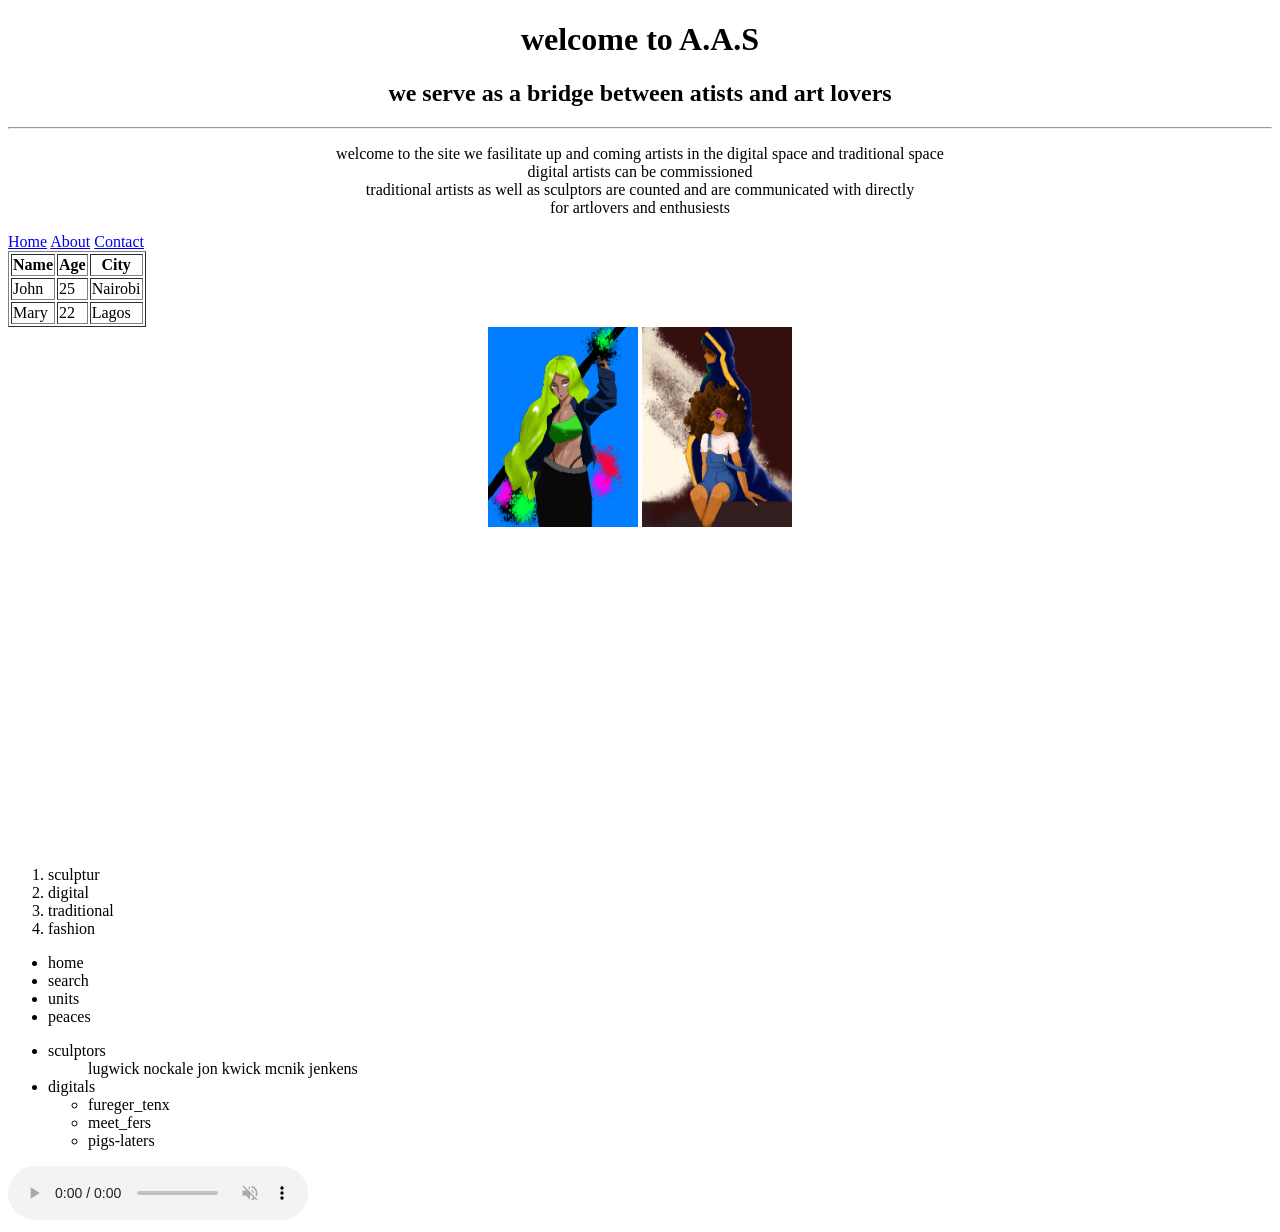
==== index.html @ 4583c9e4 "uoty" ====
<!DOCTYPE html>
<html lang="en">
<head>
    <meta charset="UTF-8">
    <meta name="viewport" content="width=device-width, initial-scale=1.0">
    <title> welcome to A.A.S</title>
    <style>
        nav-link{
            display: flex;
            justify-content: center;
            align-items: center;
            height: 100vh;
        }
    </style>

</head>
<body>
    

    <h1 style="text-align: center;">welcome to A.A.S</h1>
    <h2 style="text-align: center;">we serve as a bridge between atists and art lovers</h2>
    <hr>
    <P style="text-align: center;">welcome to the site we fasilitate up and coming artists in the digital space and traditional space<br>
        digital artists can be commissioned <br> 
        traditional artists as well as sculptors are counted and are communicated with directly <br> 
        for artlovers and enthusiests <br> 
    </P>

    <nav>
    <a href="index.html">Home</a>
    <a href="shop.html">About</a>
    <a href="contact.html">Contact</a>
  
</nav>  
</header>


   <table border="1">
    <tr>
        <th>Name</th>
        <th>Age</th>
        <th>City</th>
    </tr>
    <tr>
        <td>John</td>
        <td>25</td>
        <td>Nairobi</td>
    </tr>
    <tr>
        <td>Mary</td>
        <td>22</td>
        <td>Lagos</td>
    </tr>
</table>
</div>

    <style>
        image-container{
            display:flex;
            gap: 500px;
            justify-content: center;
        }
    </style>
    <div div class="image-container" style="text-align: center;">
        <img src="images/5th.jpg" alt="my 5th ani" width="150" height="200">

        
        <img src="images/cover.jpg" alt="book cover" width="150" height="200">
    </div>

    <iframe width="560" height="315" src="https://www.youtube.com/embed/OGTgknculEg?si=BfVzO8wDluuzGPTU" title="YouTube video player" frameborder="0" allow="accelerometer; autoplay; clipboard-write; encrypted-media; gyroscope; picture-in-picture; web-share" referrerpolicy="strict-origin-when-cross-origin" allowfullscreen></iframe>

    <iframe width="560" height="315" src="https://www.youtube.com/embed/qpV7uSJYrqc?si=gzFxG11TDrwd8yaQ" title="YouTube video player" frameborder="0" allow="accelerometer; autoplay; clipboard-write; encrypted-media; gyroscope; picture-in-picture; web-share" referrerpolicy="strict-origin-when-cross-origin" allowfullscreen></iframe>
 
    <ol>
    <li>sculptur</li> 
    <li>digital</li>
    <li>traditional</li>
    <li>fashion</li>
    </ol>
    <ul>
    <li>home</li> 
    <li>search</li>
    <li>units</li>
    <li>peaces</li>
    </ul>
    <ul>
        <li>sculptors
        <ul>
            lugwick nockale
            jon kwick
            mcnik jenkens
        </ul>
        </li>
        <li>digitals
            <Ul>
                <li>fureger_tenx</li>
                <LI>meet_fers</LI>
                <li>pigs-laters</li>
            </Ul>
        </li>
    </ul>
    <audio controls loop autoplay muted>
    <source src="auduio/Outkast - Ms. Jackson (Lyrics).mp3" type="audio/mpeg">
</audio>
</body>
</html>
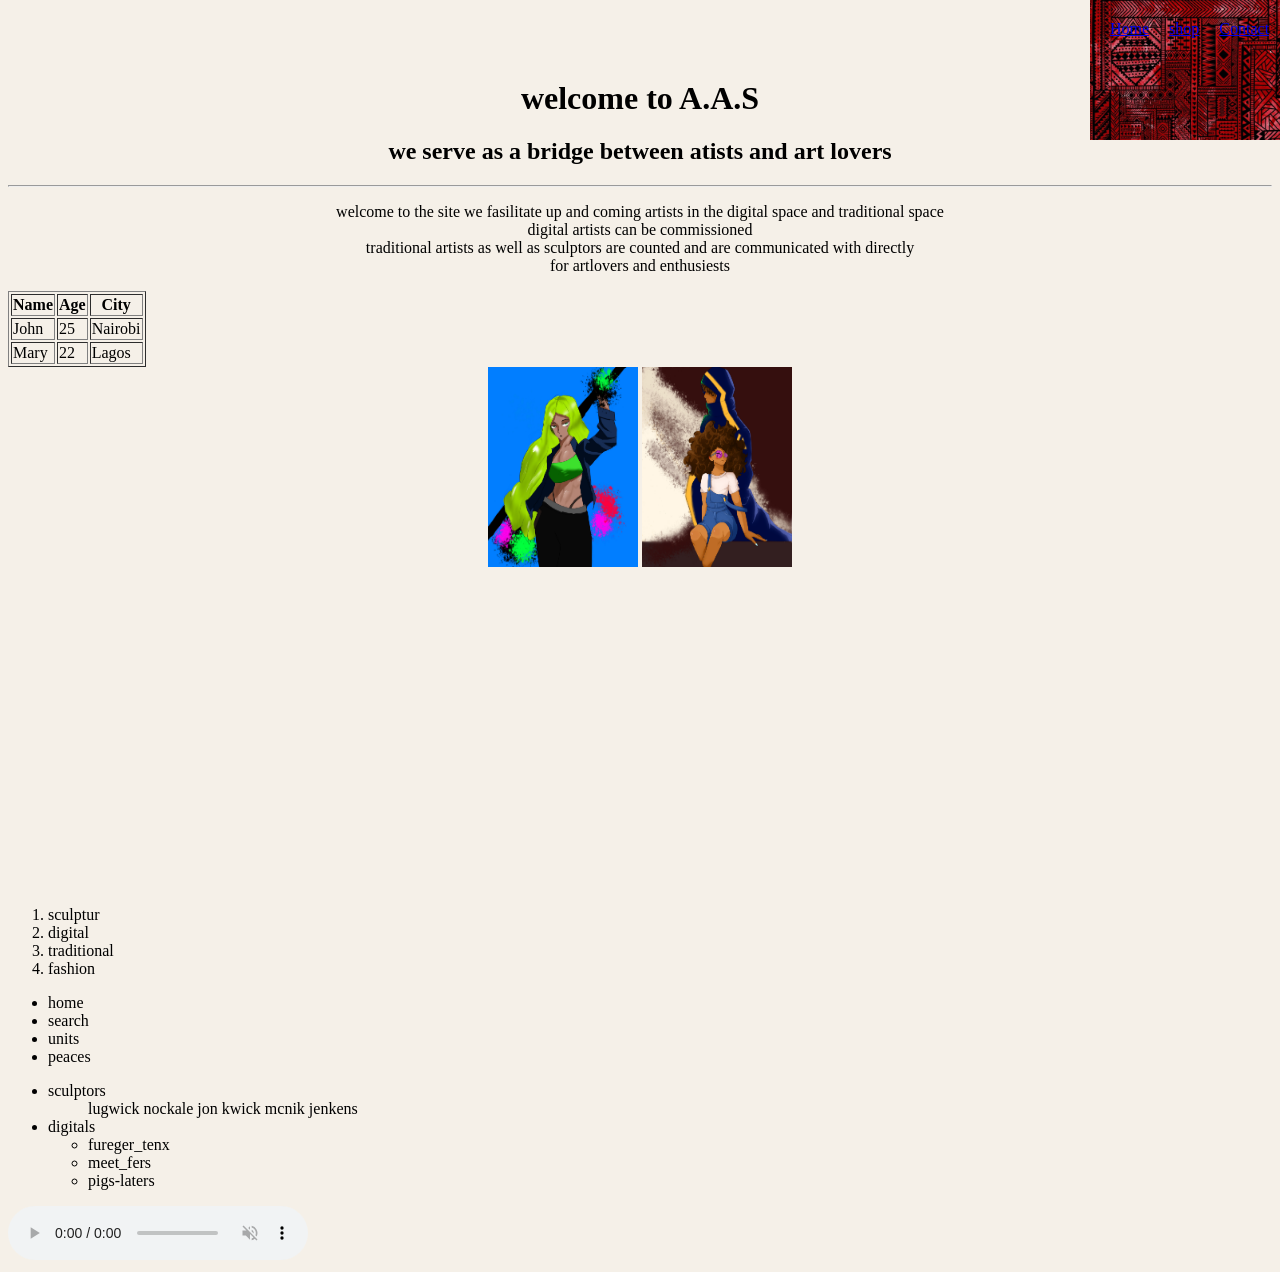
==== commit 89a50bd1: "v0.0.6" ====
--- a/index.html
+++ b/index.html
@@ -13,10 +13,19 @@
         }
     </style>
 
+        <link rel="stylesheet" href="styler.css">
+
+
 </head>
 <body>
-    
-
+     
+ <nav>
+    <a href="index.html">Home</a>
+    <a href="shop.html">shop</a>
+    <a href="contact.html">Contact</a>
+  
+</nav> 
+  
     <h1 style="text-align: center;">welcome to A.A.S</h1>
     <h2 style="text-align: center;">we serve as a bridge between atists and art lovers</h2>
     <hr>
@@ -26,12 +35,7 @@
         for artlovers and enthusiests <br> 
     </P>
 
-    <nav>
-    <a href="index.html">Home</a>
-    <a href="shop.html">About</a>
-    <a href="contact.html">Contact</a>
-  
-</nav>  
+     
 </header>
 
 
@@ -100,8 +104,9 @@
             </Ul>
         </li>
     </ul>
-    <audio controls loop autoplay muted>
+   <audio controls autoplay loop muted>
     <source src="auduio/Outkast - Ms. Jackson (Lyrics).mp3" type="audio/mpeg">
+</audio>
 </audio>
 </body>
 </html>
--- a/styler.css
+++ b/styler.css
@@ -0,0 +1,17 @@
+body{
+    background-color: #f5f0e8;
+    margin-top: 80px;
+}
+nav{
+    position: fixed;
+    right: 0;
+    top: 0;
+    height: 100px;
+    width: 150px;
+    display: flex;
+    padding: 20px;
+    gap: 20px;
+    background-image: url('assets/downloadnnnn.jpg');
+    background-size: auto 100%;
+    background-repeat: repeat-x;
+}
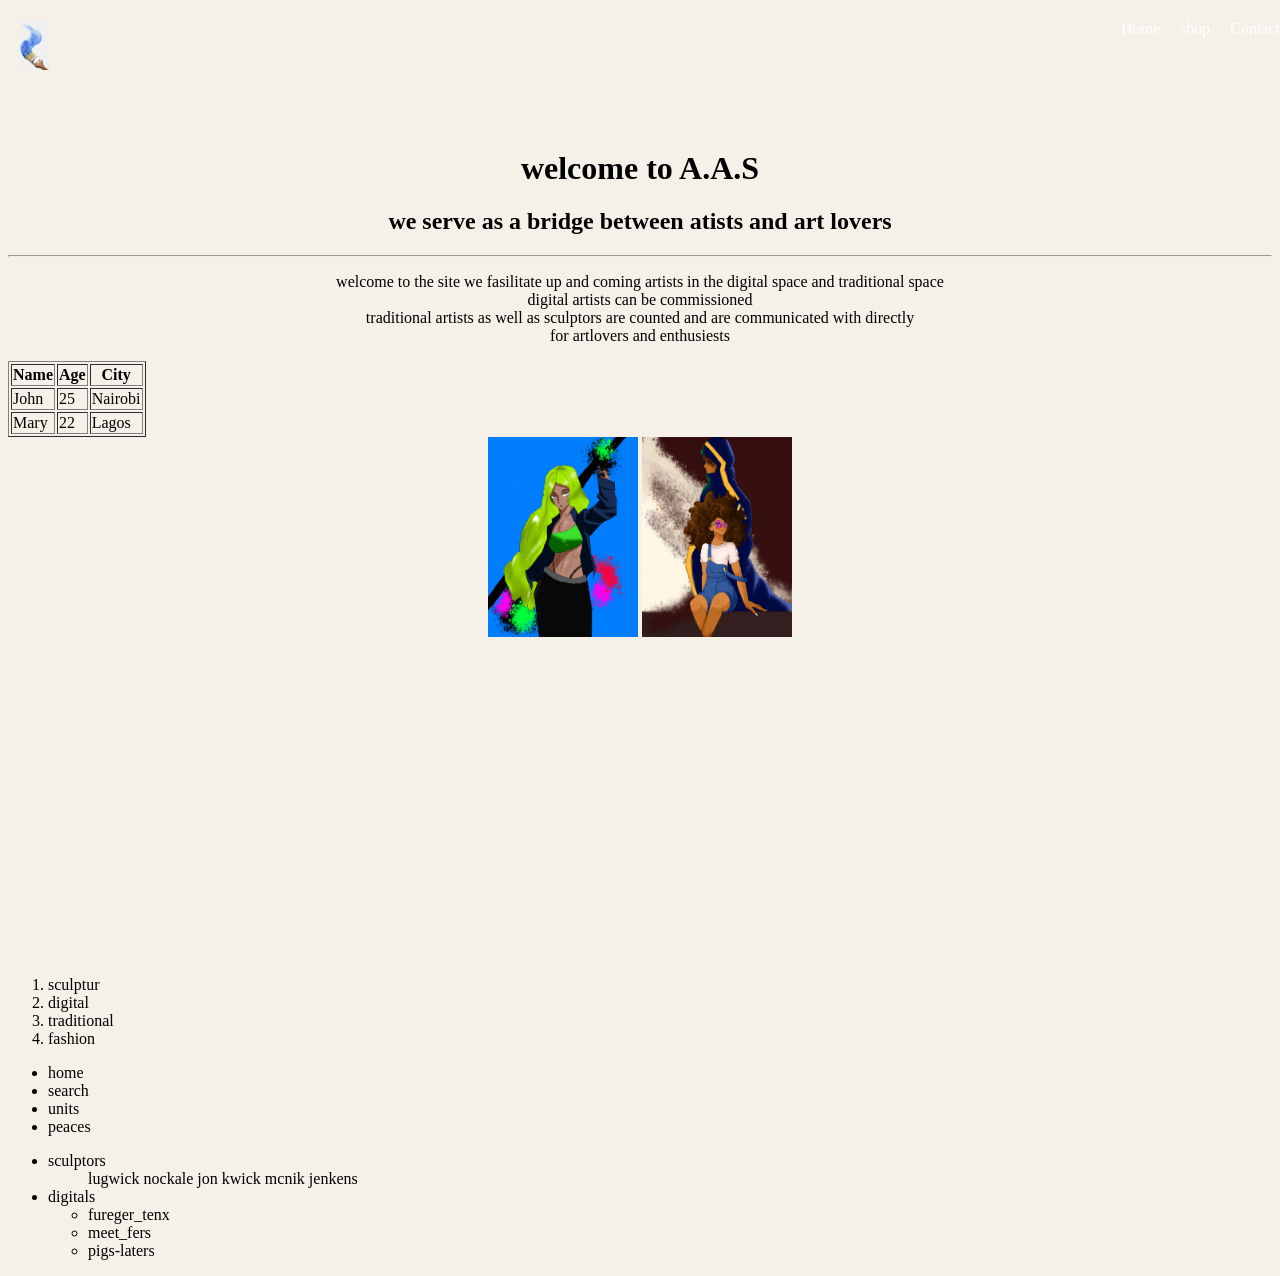
==== commit 3f2424f4: "v0.0.7" ====
--- a/index.html
+++ b/index.html
@@ -20,6 +20,8 @@
 <body>
      
  <nav>
+    <img src="assets/download png.webp" alt="AAS Logo" height="50">
+
     <a href="index.html">Home</a>
     <a href="shop.html">shop</a>
     <a href="contact.html">Contact</a>
@@ -104,9 +106,14 @@
             </Ul>
         </li>
     </ul>
-   <audio controls autoplay loop muted>
-    <source src="auduio/Outkast - Ms. Jackson (Lyrics).mp3" type="audio/mpeg">
+   <audio id="bgMusic" loop>
+    <source src="audio/Outkast - Ms. Jackson (Lyrics).mp3" type="audio/mpeg">
 </audio>
-</audio>
+
+<script>
+    document.addEventListener('click', function() {
+        document.getElementById('bgMusic').play();
+    }, { once: true });
+</script>
 </body>
 </html>
--- a/styler.css
+++ b/styler.css
@@ -1,17 +1,31 @@
 body{
     background-color: #f5f0e8;
-    margin-top: 80px;
+    margin-top: 150px;
+}
+body a {
+    color: black;
+    text-decoration: none;
 }
 nav{
-    position: fixed;
-    right: 0;
-    top: 0;
-    height: 100px;
-    width: 150px;
-    display: flex;
-    padding: 20px;
-    gap: 20px;
-    background-image: url('assets/downloadnnnn.jpg');
+    background-image: url('assets/Downloadnnnn.jpg');
     background-size: auto 100%;
     background-repeat: repeat-x;
+    height: 60px;
+    width: 100%;
+    display: flex;
+    padding-top: 20px;
+    padding-right: 20px;
+    gap: 20px;
+    position: fixed;
+    top: 0;
+    left: 0;
+    justify-content: flex-end;
+}
+nav a{
+    color: white;
+    text-decoration: none;
+}
+nav img{
+    margin-right: auto;
+    padding-left: 20px;
 }
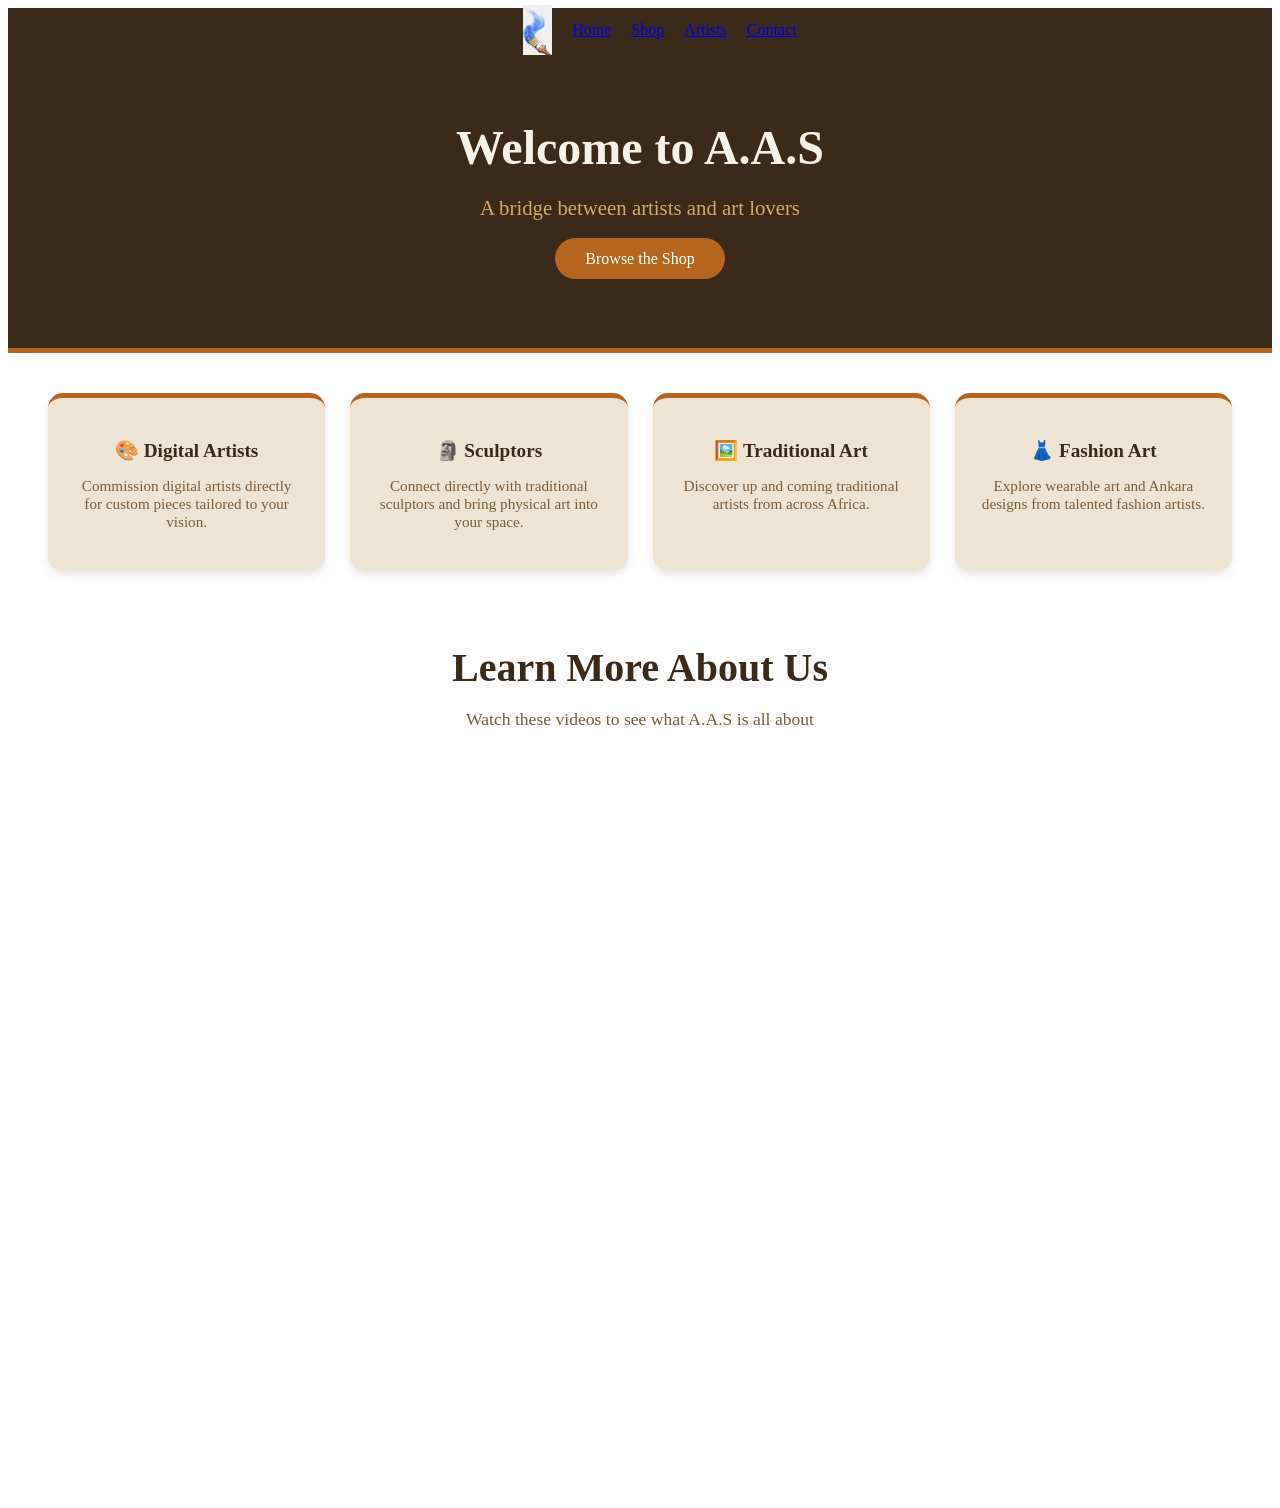
==== commit b5b1aea5: "v0.0.8" ====
--- a/index.html
+++ b/index.html
@@ -3,117 +3,65 @@
 <head>
     <meta charset="UTF-8">
     <meta name="viewport" content="width=device-width, initial-scale=1.0">
-    <title> welcome to A.A.S</title>
-    <style>
-        nav-link{
-            display: flex;
-            justify-content: center;
-            align-items: center;
-            height: 100vh;
-        }
-    </style>
-
-        <link rel="stylesheet" href="styler.css">
-
-
+    <title>Welcome to A.A.S</title>
+    <link rel="stylesheet" href="styler.css">
 </head>
 <body>
-     
- <nav>
+
+<nav>
     <img src="assets/download png.webp" alt="AAS Logo" height="50">
+    <a href="index.html">Home</a>
+    <a href="shop.html">Shop</a>
+    <a href="artists.html">Artists</a>
+    <a href="contact.html">Contact</a>
+</nav>
 
-    <a href="index.html">Home</a>
-    <a href="shop.html">shop</a>
-    <a href="contact.html">Contact</a>
-  
-</nav> 
-  
-    <h1 style="text-align: center;">welcome to A.A.S</h1>
-    <h2 style="text-align: center;">we serve as a bridge between atists and art lovers</h2>
-    <hr>
-    <P style="text-align: center;">welcome to the site we fasilitate up and coming artists in the digital space and traditional space<br>
-        digital artists can be commissioned <br> 
-        traditional artists as well as sculptors are counted and are communicated with directly <br> 
-        for artlovers and enthusiests <br> 
-    </P>
-
-     
-</header>
-
-
-   <table border="1">
-    <tr>
-        <th>Name</th>
-        <th>Age</th>
-        <th>City</th>
-    </tr>
-    <tr>
-        <td>John</td>
-        <td>25</td>
-        <td>Nairobi</td>
-    </tr>
-    <tr>
-        <td>Mary</td>
-        <td>22</td>
-        <td>Lagos</td>
-    </tr>
-</table>
+<!-- Hero Section -->
+<div class="hero">
+    <h1 >Welcome to A.A.S</h1>
+    <p>A bridge between artists and art lovers</p>
+    <a href="shop.html" class="hero-btn">Browse the Shop</a>
 </div>
 
-    <style>
-        image-container{
-            display:flex;
-            gap: 500px;
-            justify-content: center;
-        }
-    </style>
-    <div div class="image-container" style="text-align: center;">
-        <img src="images/5th.jpg" alt="my 5th ani" width="150" height="200">
+<!-- About Section -->
+<div class="about-section">
+    <div class="about-card">
+        <h2>🎨 Digital Artists</h2>
+        <p>Commission digital artists directly for custom pieces tailored to your vision.</p>
+    </div>
+    <div class="about-card">
+        <h2>🗿 Sculptors</h2>
+        <p>Connect directly with traditional sculptors and bring physical art into your space.</p>
+    </div>
+    <div class="about-card">
+        <h2>🖼️ Traditional Art</h2>
+        <p>Discover up and coming traditional artists from across Africa.</p>
+    </div>
+    <div class="about-card">
+        <h2>👗 Fashion Art</h2>
+        <p>Explore wearable art and Ankara designs from talented fashion artists.</p>
+    </div>
+</div>
 
-        
-        <img src="images/cover.jpg" alt="book cover" width="150" height="200">
-    </div>
+<!-- Videos Section -->
+<h2 class="page-title">Learn More About Us</h2>
+<p class="page-subtitle">Watch these videos to see what A.A.S is all about</p>
 
-    <iframe width="560" height="315" src="https://www.youtube.com/embed/OGTgknculEg?si=BfVzO8wDluuzGPTU" title="YouTube video player" frameborder="0" allow="accelerometer; autoplay; clipboard-write; encrypted-media; gyroscope; picture-in-picture; web-share" referrerpolicy="strict-origin-when-cross-origin" allowfullscreen></iframe>
+<div class="video-container">
+    <iframe width="560" height="315" src="https://www.youtube.com/embed/OGTgknculEg?si=BfVzO8wDluuzGPTU" title="YouTube video player" frameborder="0" allowfullscreen></iframe>
+    <iframe width="560" height="315" src="https://www.youtube.com/embed/qpV7uSJYrqc?si=gzFxG11TDrwd8yaQ" title="YouTube video player" frameborder="0" allowfullscreen></iframe>
+    <iframe width="560" height="315" src="https://www.youtube.com/embed/YDQsBXSoCYk?si=n4vfVOv7c7CQxijb" title="YouTube video player" frameborder="0" allowfullscreen></iframe>
+    <iframe width="560" height="315" src="https://www.youtube.com/embed/yN4O4Dj6nbw?si=emGzw9EYu4qCfeEc" title="YouTube video player" frameborder="0" allowfullscreen></iframe>
+</div>
 
-    <iframe width="560" height="315" src="https://www.youtube.com/embed/qpV7uSJYrqc?si=gzFxG11TDrwd8yaQ" title="YouTube video player" frameborder="0" allow="accelerometer; autoplay; clipboard-write; encrypted-media; gyroscope; picture-in-picture; web-share" referrerpolicy="strict-origin-when-cross-origin" allowfullscreen></iframe>
- 
-    <ol>
-    <li>sculptur</li> 
-    <li>digital</li>
-    <li>traditional</li>
-    <li>fashion</li>
-    </ol>
-    <ul>
-    <li>home</li> 
-    <li>search</li>
-    <li>units</li>
-    <li>peaces</li>
-    </ul>
-    <ul>
-        <li>sculptors
-        <ul>
-            lugwick nockale
-            jon kwick
-            mcnik jenkens
-        </ul>
-        </li>
-        <li>digitals
-            <Ul>
-                <li>fureger_tenx</li>
-                <LI>meet_fers</LI>
-                <li>pigs-laters</li>
-            </Ul>
-        </li>
-    </ul>
-   <audio id="bgMusic" loop>
-    <source src="audio/Outkast - Ms. Jackson (Lyrics).mp3" type="audio/mpeg">
+<audio id="bgMusic" loop>
+    <source src="audio/Gibran Alcocer - Idea 22gi.wav" type="audio/wav">
 </audio>
-
 <script>
     document.addEventListener('click', function() {
         document.getElementById('bgMusic').play();
     }, { once: true });
 </script>
+
 </body>
 </html>
--- a/styler.css
+++ b/styler.css
@@ -1,31 +1,321 @@
-body{
-    background-color: #f5f0e8;
-    margin-top: 150px;
-}
-body a {
-    color: black;
+.page-title {
+    text-align: center;
+    font-size: 2.5rem;
+    color: #3b2a1a;
+    margin-bottom: 5px;
+}
+
+.page-subtitle {
+    text-align: center;
+    color: #7a5c3a;
+    margin-bottom: 40px;
+    font-size: 1.1rem;
+}
+
+.artists-grid {
+    display: grid;
+    grid-template-columns: repeat(4, 1fr);
+    gap: 25px;
+    padding: 20px 40px;
+}
+
+.artist-card {
+    background-color: #ede4d3;
+    border-radius: 15px;
+    padding: 25px;
+    text-align: center;
+    border-left: 5px solid #b5651d;
+    box-shadow: 0 4px 10px rgba(0,0,0,0.1);
+    transition: transform 0.2s;
+}
+
+.artist-card:hover {
+    transform: translateY(-5px);
+}
+
+.artist-avatar {
+    width: 70px;
+    height: 70px;
+    border-radius: 50%;
+    background-color: #b5651d;
+    color: white;
+    font-size: 1.4rem;
+    font-weight: bold;
+    display: flex;
+    align-items: center;
+    justify-content: center;
+    margin: 0 auto 15px;
+}
+
+.artist-card h3 {
+    color: #3b2a1a;
+    margin-bottom: 10px;
+}
+
+.tag {
+    display: inline-block;
+    background-color: #c8860a;
+    color: white;
+    padding: 3px 10px;
+    border-radius: 20px;
+    font-size: 0.75rem;
+    margin: 3px 2px;
+}
+
+.artist-handle {
+    color: #7a5c3a;
+    font-size: 0.9rem;
+    margin-top: 10px;
+}
+.hero {
+    background-color: #3b2a1a;
+    color: #f5f0e8;
+    text-align: center;
+    padding: 80px 20px;
+    border-bottom: 5px solid #b5651d;
+}
+
+.hero h1 {
+    font-size: 3rem;
+    margin-bottom: 15px;
+}
+
+.hero p {
+    font-size: 1.3rem;
+    margin-bottom: 30px;
+    color: #d4a96a;
+}
+
+.hero-btn {
+    background-color: #b5651d;
+    color: white;
+    padding: 12px 30px;
+    border-radius: 25px;
     text-decoration: none;
-}
-nav{
+    font-size: 1rem;
+    transition: background-color 0.2s;
+}
+
+.hero-btn:hover {
+    background-color: #c8860a;
+}
+
+.about-section {
+    display: grid;
+    grid-template-columns: repeat(4, 1fr);
+    gap: 25px;
+    padding: 40px;
+}
+
+.about-card {
+    background-color: #ede4d3;
+    border-radius: 15px;
+    padding: 25px;
+    text-align: center;
+    border-top: 5px solid #b5651d;
+    box-shadow: 0 4px 10px rgba(0,0,0,0.1);
+}
+
+.about-card h2 {
+    color: #3b2a1a;
+    margin-bottom: 10px;
+    font-size: 1.2rem;
+}
+
+.about-card p {
+    color: #7a5c3a;
+    font-size: 0.95rem;
+}
+.contact-hero {
+    background-color: #3b2a1a;
+    color: #f5f0e8;
+    text-align: center;
+    padding: 80px 20px;
+    border-bottom: 5px solid #b5651d;
+}
+
+.contact-hero h1 {
+    font-size: 3rem;
+    margin-bottom: 10px;
+}
+
+.contact-hero p {
+    color: #d4a96a;
+    font-size: 1.2rem;
+}
+
+.contact-cards {
+    display: grid;
+    grid-template-columns: repeat(3, 1fr);
+    gap: 25px;
+    padding: 50px 40px;
+}
+
+.contact-card {
+    background-color: #ede4d3;
+    border-radius: 15px;
+    padding: 35px 25px;
+    text-align: center;
+    border-top: 5px solid #b5651d;
+    box-shadow: 0 4px 10px rgba(0,0,0,0.1);
+}
+
+.contact-icon {
+    font-size: 2.5rem;
+    margin-bottom: 15px;
+}
+
+.contact-card h3 {
+    color: #3b2a1a;
+    margin-bottom: 10px;
+    font-size: 1.2rem;
+}
+
+.contact-card p {
+    color: #7a5c3a;
+}
+
+.contact-note {
+    text-align: center;
+    color: #7a5c3a;
+    font-style: italic;
+    padding-bottom: 60px;
+}
+
+
+
+.back-btn {
+    display: inline-block;
+    background-color: #b5651d;
+    color: white;
+    padding: 10px 25px;
+    border-radius: 25px;
+    text-decoration: none;
+    transition: background-color 0.2s;
+}
+
+.back-btn:hover {
+    background-color: #c8860a;
+}
+
+nav {
     background-image: url('assets/Downloadnnnn.jpg');
     background-size: auto 100%;
     background-repeat: repeat-x;
     height: 60px;
     width: 100%;
     display: flex;
-    padding-top: 20px;
     padding-right: 20px;
+    padding-left: 20px;
     gap: 20px;
     position: fixed;
     top: 0;
     left: 0;
-    justify-content: flex-end;
-}
-nav a{
-    color: white;
-    text-decoration: none;
-}
-nav img{
-    margin-right: auto;
-    padding-left: 20px;
+    justify-content: center;
+    align-items: center;
+}
+
+.shop-hero {
+    background-color: #3b2a1a;
+    color: #f5f0e8;
+    text-align: center;
+    padding: 80px 20px;
+    border-bottom: 5px solid #b5651d;
+}
+
+.shop-hero h1 {
+    font-size: 3rem;
+    margin-bottom: 10px;
+}
+
+.shop-hero p {
+    color: #d4a96a;
+    font-size: 1.2rem;
+}
+
+.video-container {
+    display: grid;
+    grid-template-columns: repeat(2, 1fr);
+    gap: 20px;
+    padding: 20px 40px 60px;
+}
+
+.video-container iframe {
+    width: 100%;
+    border-radius: 10px;
+}
+.pinterest-grid {
+    columns: 4;
+    gap: 15px;
+    padding: 20px 40px;
+}
+
+.pinterest-grid a {
+    display: block;
+    break-inside: avoid;
+    margin-bottom: 15px;
+    overflow: hidden;
+    border-radius: 10px;
+}
+
+.pinterest-grid img {
+    width: 100%;
+    height: auto;
+    display: block;
+    border-radius: 10px;
+    transition: transform 0.3s;
+}
+
+.pinterest-grid img:hover {
+    transform: scale(1.05);
+}
+.product-page {
+    display: flex;
+    gap: 40px;
+    padding: 40px;
+    align-items: flex-start;
+    max-width: 900px;
+    margin: 0 auto;
+}
+
+.product-page > img {
+    width: 300px;
+    height: 350px;
+    object-fit: cover;
+    border-radius: 10px;
+    flex-shrink: 0;
+}
+.product-price {
+    font-size: 2rem;
+    font-weight: bold;
+    color: #b5651d;
+}
+
+.product-detail {
+    background-color: #ede4d3;
+    border-radius: 10px;
+    padding: 15px 20px;
+    border-left: 4px solid #b5651d;
+}
+
+.product-detail p {
+    color: #3b2a1a;
+    margin: 5px 0;
+}
+.product-info {
+    display: flex;
+    flex-direction: column;
+    gap: 15px;
+    flex: 1;
+}
+
+.contact-details {
+    background-color: #3b2a1a;
+    color: #f5f0e8;
+    border-radius: 10px;
+    padding: 15px 20px;
+}
+
+.contact-details p {
+    margin: 5px 0;
 }
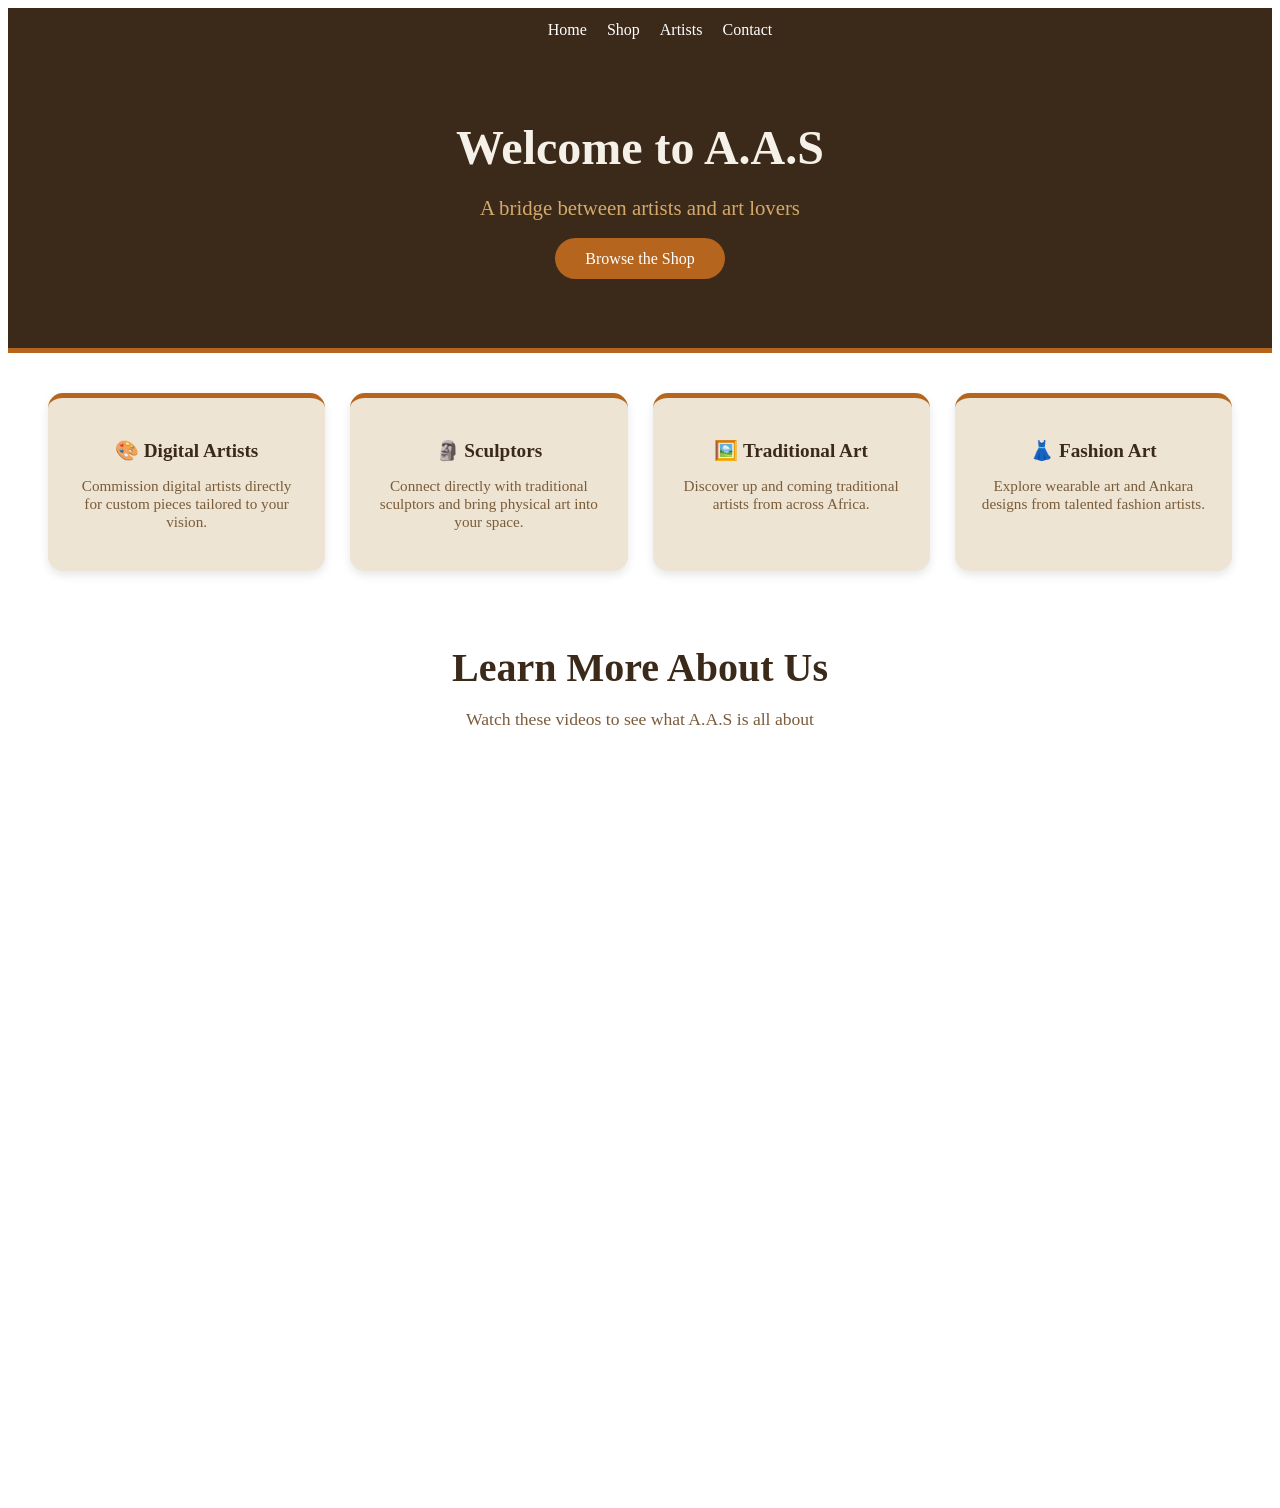
==== commit 14346ecf: "v0.0.7.2" ====
--- a/index.html
+++ b/index.html
@@ -9,7 +9,6 @@
 <body>
 
 <nav>
-    <img src="assets/download png.webp" alt="AAS Logo" height="50">
     <a href="index.html">Home</a>
     <a href="shop.html">Shop</a>
     <a href="artists.html">Artists</a>
@@ -58,9 +57,18 @@
     <source src="audio/Gibran Alcocer - Idea 22gi.wav" type="audio/wav">
 </audio>
 <script>
+    const music = document.getElementById('bgMusic');
+    let playing = false;
+
     document.addEventListener('click', function() {
-        document.getElementById('bgMusic').play();
-    }, { once: true });
+        if (!playing) {
+            music.play();
+            playing = true;
+        } else {
+            music.pause();
+            playing = false;
+        }
+    });
 </script>
 
 </body>
--- a/styler.css
+++ b/styler.css
@@ -214,6 +214,10 @@
     justify-content: center;
     align-items: center;
 }
+nav a {
+    color: white;
+    text-decoration: none;
+}
 
 .shop-hero {
     background-color: #3b2a1a;
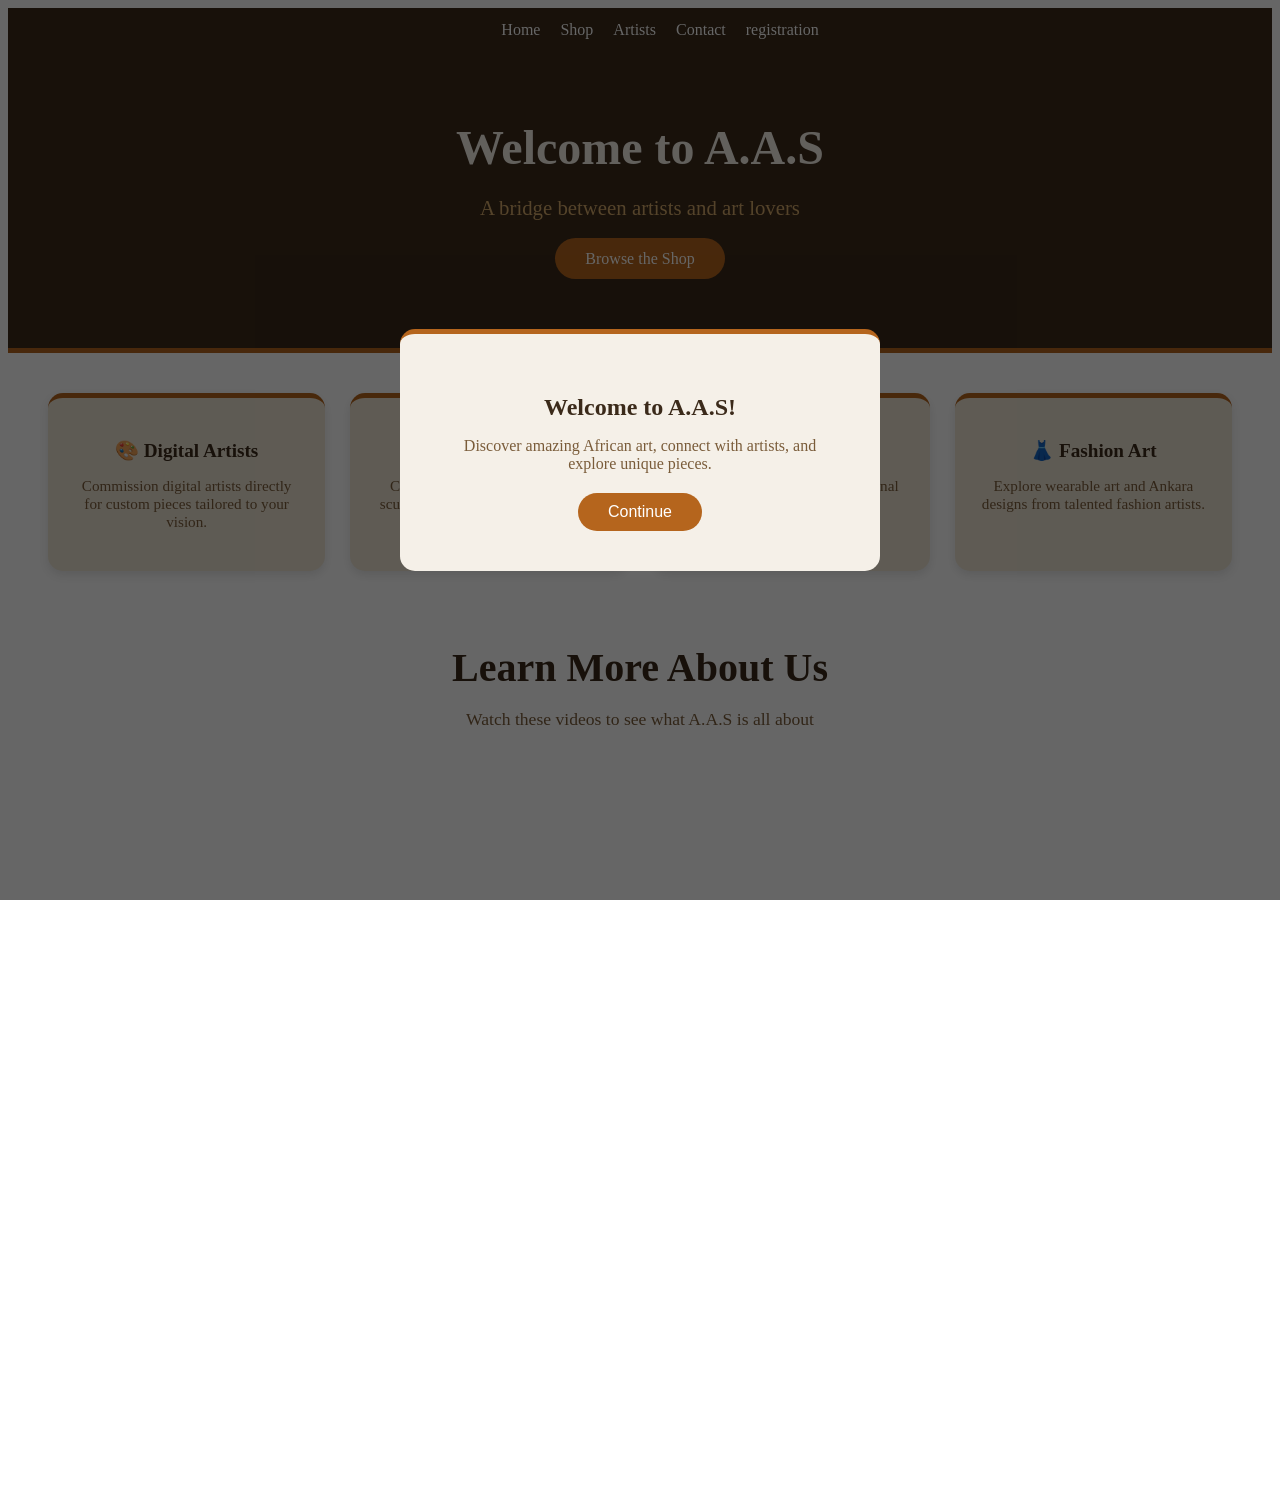
==== commit 75647547: "v0.0.8" ====
--- a/index.html
+++ b/index.html
@@ -5,6 +5,7 @@
     <meta name="viewport" content="width=device-width, initial-scale=1.0">
     <title>Welcome to A.A.S</title>
     <link rel="stylesheet" href="styler.css">
+    <script src="script.js"></script>
 </head>
 <body>
 
@@ -13,6 +14,7 @@
     <a href="shop.html">Shop</a>
     <a href="artists.html">Artists</a>
     <a href="contact.html">Contact</a>
+    <a href="regi.html"> registration</a>
 </nav>
 
 <!-- Hero Section -->
@@ -71,5 +73,13 @@
     });
 </script>
 
+<div id="welcomePopup" class="popup-overlay">
+    <div class="popup-box">
+        <h2>Welcome to A.A.S!</h2>
+        <p>Discover amazing African art, connect with artists, and explore unique pieces.</p>
+        <button onclick="closePopup()">Continue</button>
+    </div>
+</div>
+
 </body>
 </html>
--- a/styler.css
+++ b/styler.css
@@ -11,6 +11,8 @@
     margin-bottom: 40px;
     font-size: 1.1rem;
 }
+
+/*alfabet organization*/
 
 .artists-grid {
     display: grid;
@@ -195,6 +197,64 @@
 }
 
 .back-btn:hover {
+    background-color: #c8860a;
+}
+
+.form-container {
+    max-width: 450px;
+    margin: 60px auto;
+    background-color: #ede4d3;
+    padding: 40px;
+    border-radius: 15px;
+    border-top: 5px solid #b5651d;
+    box-shadow: 0 4px 10px rgba(0,0,0,0.1);
+    text-align: center;
+}
+
+.form-container h1 {
+    color: #3b2a1a;
+    margin-bottom: 5px;
+}
+
+.form-container p {
+    color: #7a5c3a;
+    margin-bottom: 25px;
+}
+
+.form-container form {
+    display: flex;
+    flex-direction: column;
+    text-align: left;
+}
+
+.form-container label {
+    color: #3b2a1a;
+    font-weight: bold;
+    margin-bottom: 5px;
+    margin-top: 15px;
+}
+
+.form-container input,
+.form-container select {
+    padding: 10px;
+    border-radius: 8px;
+    border: 1px solid #c8a878;
+    background-color: #f5f0e8;
+    font-size: 1rem;
+}
+
+.form-container button {
+    margin-top: 25px;
+    background-color: #b5651d;
+    color: white;
+    border: none;
+    padding: 12px;
+    border-radius: 25px;
+    font-size: 1rem;
+    cursor: pointer;
+}
+
+.form-container button:hover {
     background-color: #c8860a;
 }
 
@@ -237,6 +297,17 @@
     font-size: 1.2rem;
 }
 
+.success-message {
+    display: none;
+    margin-top: 20px;
+    background-color: #b5651d;
+    color: white;
+    padding: 15px;
+    border-radius: 10px;
+    text-align: center;
+}
+
+
 .video-container {
     display: grid;
     grid-template-columns: repeat(2, 1fr);
@@ -322,4 +393,49 @@
 
 .contact-details p {
     margin: 5px 0;
+}
+.popup-overlay {
+    display: none;
+    position: fixed;
+    top: 0;
+    left: 0;
+    width: 100%;
+    height: 100%;
+    background-color: rgba(0,0,0,0.6);
+    justify-content: center;
+    align-items: center;
+    z-index: 1000;
+}
+
+.popup-box {
+    background-color: #f5f0e8;
+    padding: 40px;
+    border-radius: 15px;
+    text-align: center;
+    max-width: 400px;
+    border-top: 5px solid #b5651d;
+}
+
+.popup-box h2 {
+    color: #3b2a1a;
+    margin-bottom: 15px;
+}
+
+.popup-box p {
+    color: #7a5c3a;
+    margin-bottom: 20px;
+}
+
+.popup-box button {
+    background-color: #b5651d;
+    color: white;
+    border: none;
+    padding: 10px 30px;
+    border-radius: 25px;
+    cursor: pointer;
+    font-size: 1rem;
+}
+
+.popup-box button:hover {
+    background-color: #c8860a;
 }
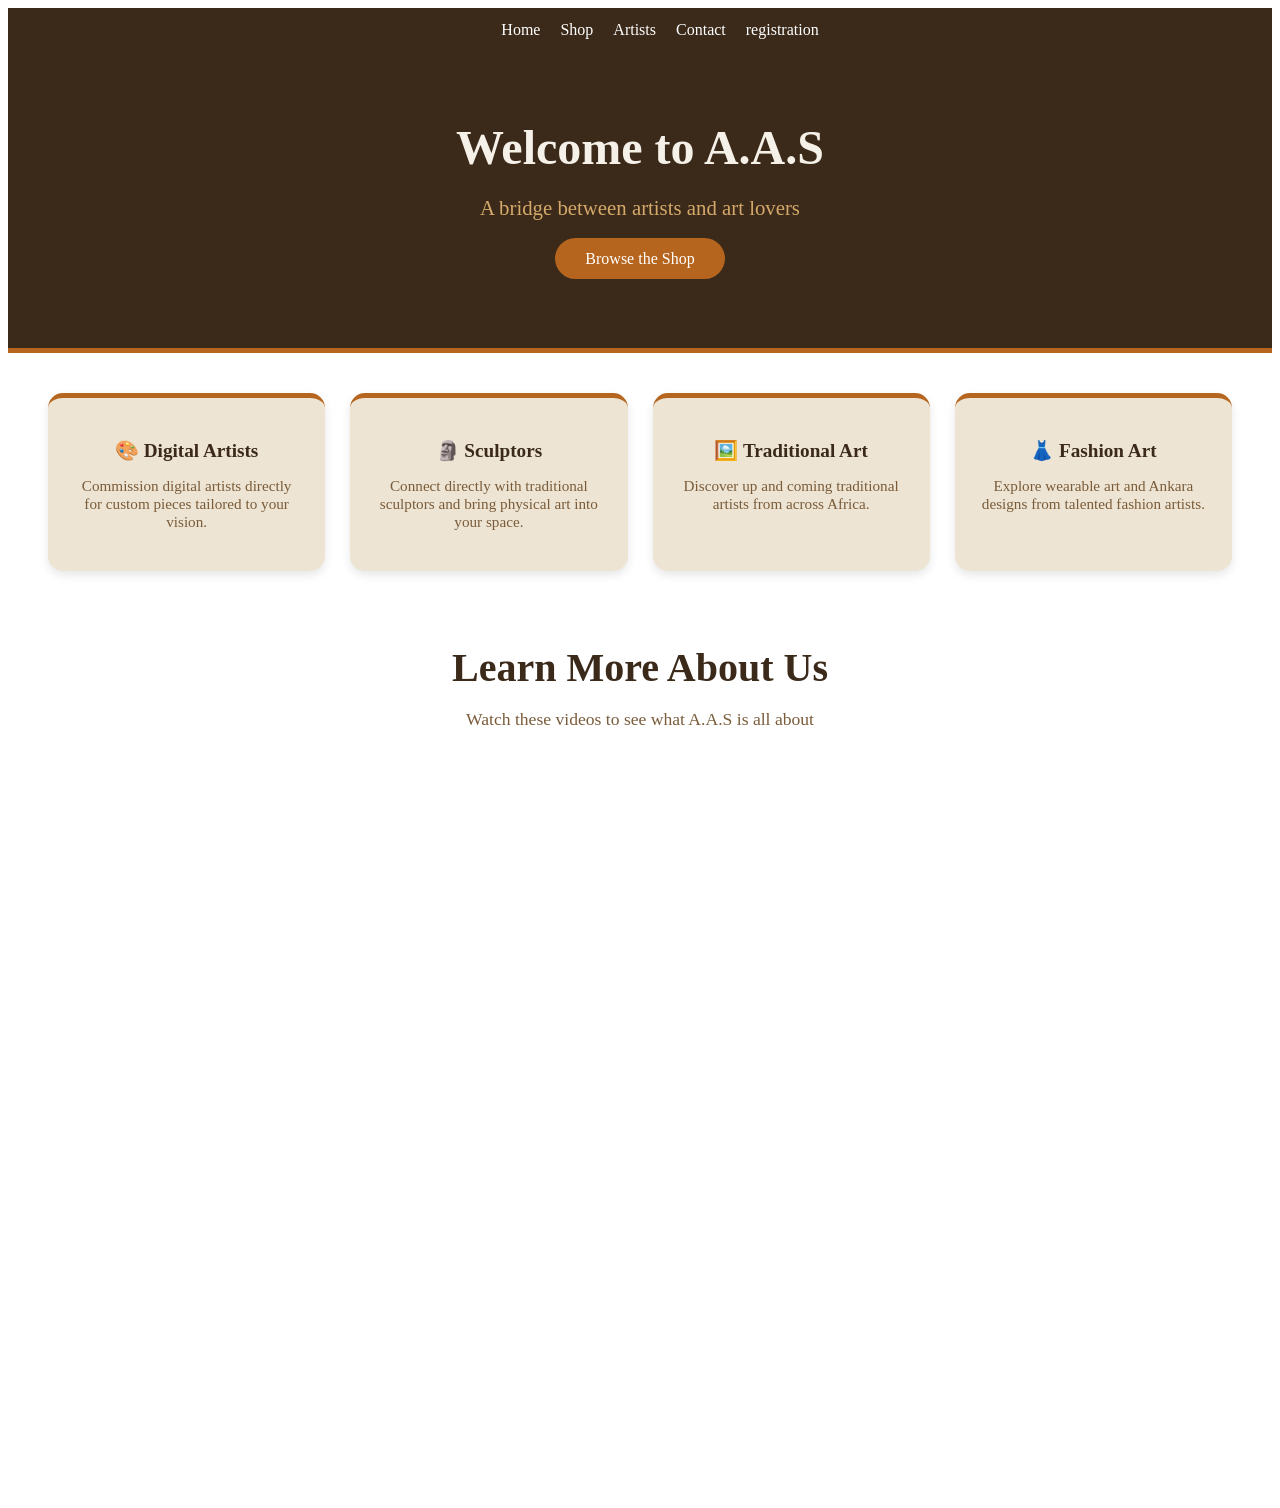
==== commit 631ee0c5: "v.0.1.2" ====
--- a/index.html
+++ b/index.html
@@ -14,8 +14,9 @@
     <a href="shop.html">Shop</a>
     <a href="artists.html">Artists</a>
     <a href="contact.html">Contact</a>
-    <a href="regi.html"> registration</a>
+    <a href="regi.php"> registration</a>
 </nav>
+
 
 <!-- Hero Section -->
 <div class="hero">
--- a/styler.css
+++ b/styler.css
@@ -258,8 +258,15 @@
     background-color: #c8860a;
 }
 
+.field-error {
+    color: red;
+    font-size: 0.85rem;
+    margin-top: -10px;
+    margin-bottom: 10px;
+}
+
 nav {
-    background-image: url('assets/Downloadnnnn.jpg');
+    background-image: url('assets/downloadnnnn.JPG');
     background-size: auto 100%;
     background-repeat: repeat-x;
     height: 60px;
